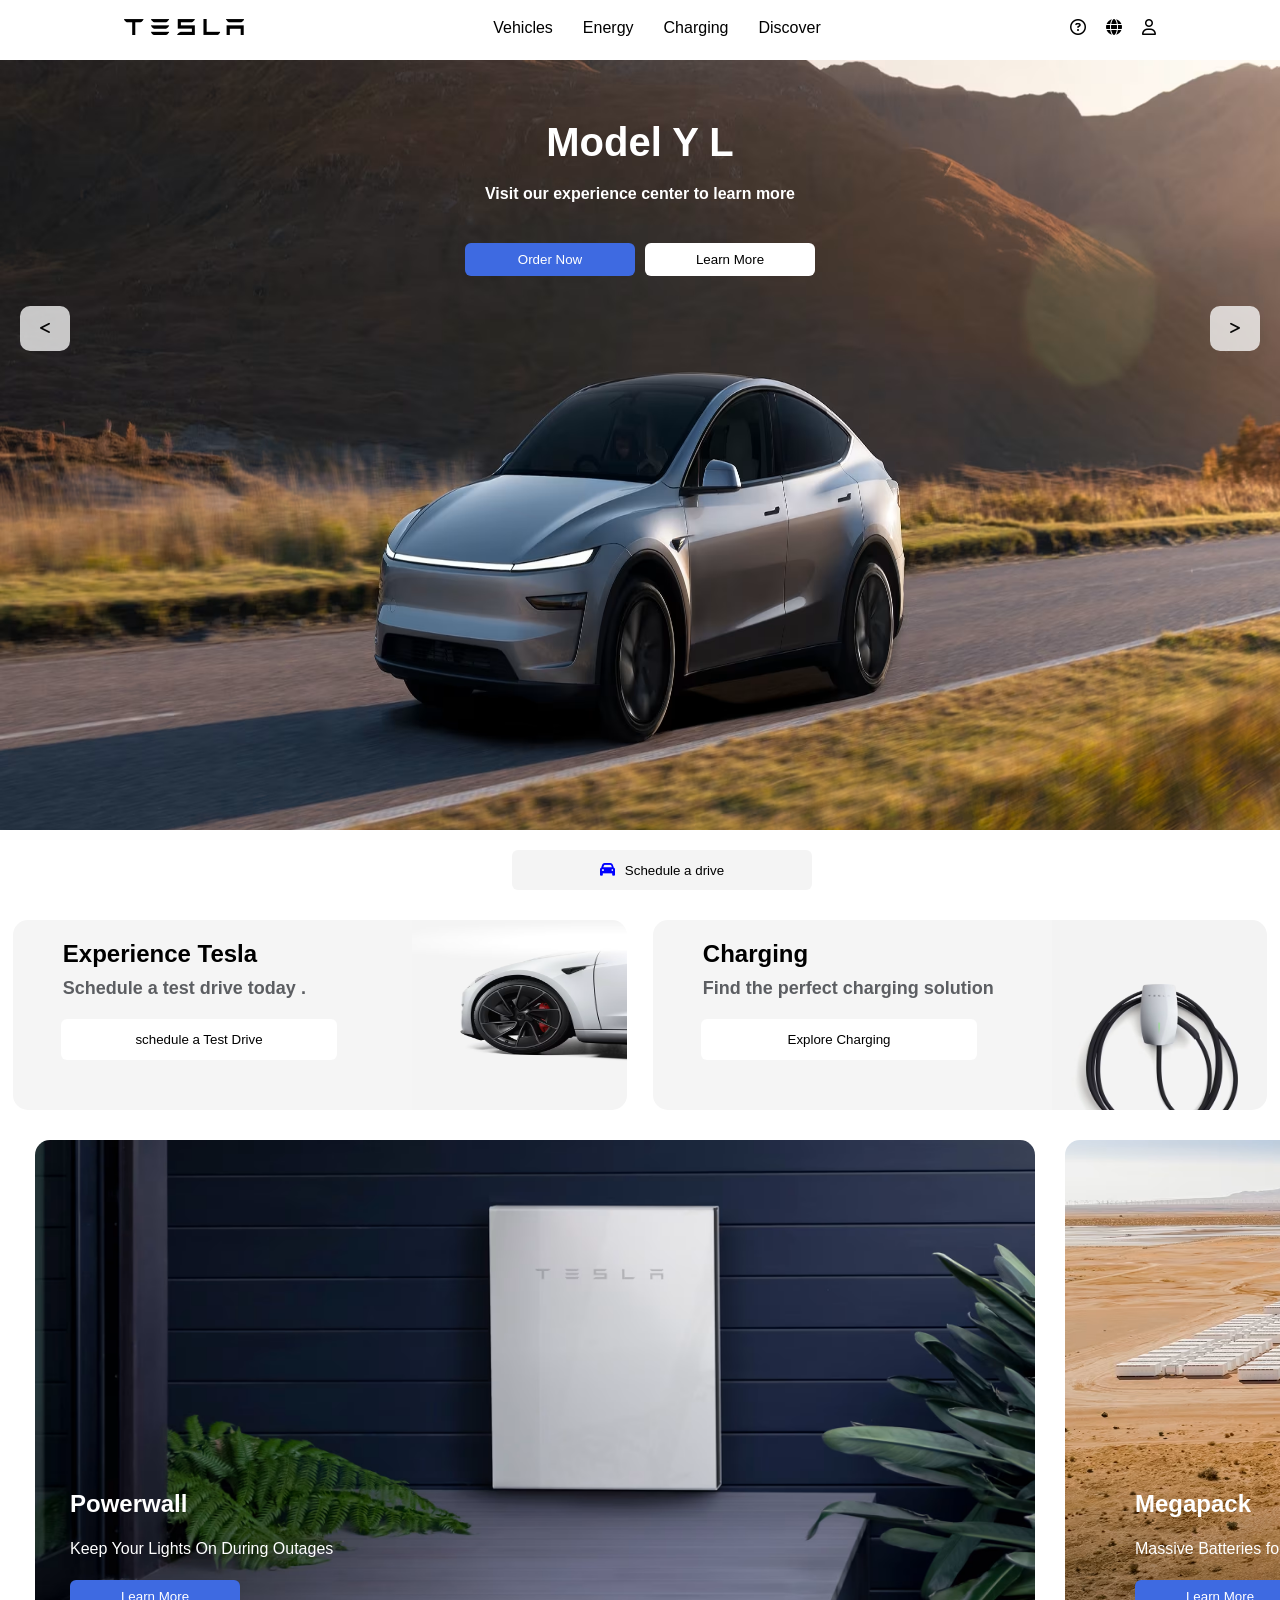
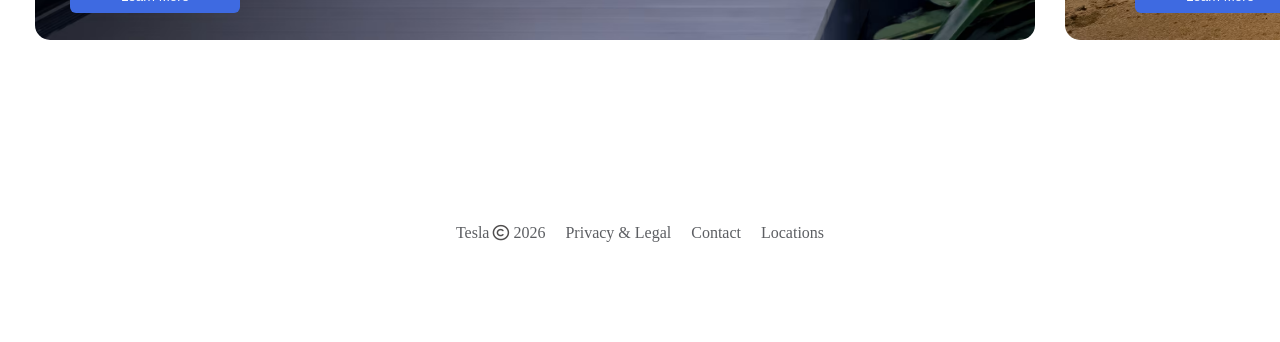
==== index.html @ 279a28a6 "message" ====
<!DOCTYPE html>
<html lang="en">
<head>
    <meta charset="UTF-8">
    <meta name="viewport" content="width=device-width, initial-scale=1.0">
    <title>tesla</title>
    <link rel="stylesheet" href="./index.css">
    <link rel="stylesheet" href="https://cdnjs.cloudflare.com/ajax/libs/font-awesome/6.6.0/css/all.min.css">
    <link rel="icon" type="image/png" href="./539-5390200_tesla-png-clipart-transparent-background-tesla-logo.png"/>
</head>
<body>
    <header>
     <nav class="navbar">
     <div class="logo"><img src="./Tesla-Logo-PNG-Pic.png"></div>

    <ul class="center-menu">
        <li class="dropdown">
            <a class="a" href="#">Vehicles</a>
            <div class="submenu">
            <div class="flex">
            <div class="flexbox">
            <div class="left">
                <img src="./Mega-Menu-Vehicles-Model-Y-2-v2.avif">
                <p>Model Y</p>
                <span class="content"><a href="#">Learn</a></span>
                <span class="content1"><a href="#">Order</a></span>
            <div class="v-line"></div>
            </div>
            <div class="right">
                <p><a href="#">Test Drive</a></p>
                <p><a href="#">We ,Robot</a></p>
                <p><a href="#">Vechile Safety Report</a></p>
                        
            </div>
            </div>
            </div>
            </div>
            </li>
        <li class="dropdown1">
            <a class="a" href="#">Energy</a>
            <div class="submenu1">
            <div class="flex1">
            <div class="flexbox1">
                <img src="./Mega-Menu-Energy-Powerwall-Global.avif">
                <p>Powerwall</p><br>
                <span class="move">Learn</span>
            </div>
            <div class="flexbox2">
                <img src="./Mega-Menu-Energy-Megapack.avif">
                <p>Megapack</p><br>
                <span class="move1">Learn</span>
            </div>
            <div class="v-line1"></div>
            <div class="dec1">
                <p>Utilities</p><br>
                <p>Commercial</p>
            </div>

            </div>
            </div>
            </li>
        <li class="dropdown2">
            <a class="a" href="#">Charging</a>
            <div class="submenu2">
            <div class="flex2">
            <div class="flexbox3">
                <img src="./Mega-Menu-Charging-Charging-Global.avif">
                <p class="move3">Learn</p>
                <p class="pp">Charging</p>
            </div>
            <div class="flexbox4">
                <img src="./Mega-Menu-Charging-Home-Charging.avif">
                <p class="move3">Learn</p>
                <p class="pp">Homecharging</p>
            </div>
            <div class="flexbox5">
                <img src="./Mega-Menu-Charging-Supercharging-APAC.avif">
                <p class="move3">Learn</p>
                <p class="pp"><a href="./charger.html">Supercharging</a></p>
            </div>
            <div class="v-line2"></div>
            <div class="content5">
                <p>Host a supercharger</p>
                <p>Host wall connectors</p>
            </div>
            </div>
            </div>
            </li>
        <li class="dropdown3">
            <a class="a" href="#">Discover</a>
            <div class="submenu3">
            <div class="flex3">
            <div class="flexbox6">
                <h4>Resources</h4>
                <p>Test drive</p>
                <p>Events</p>
                <p>Video Guides</p>
            </div>
            <div class="flexbox7">
                <h4>Location Services</h4>
                <p>Find Us</p>
            </div>
            <div class="flexbox8">
                <h4>Company</h4>
                <a href="./page4.html"><p>About</p></a><br>
                <p>Careers</p>
                <p>Investor Relations</p>
                </div>
                </div>
                </div>
            </li>
            <!-- <li><a href="#">Shop</a></li> -->
        </ul>

        <div class="icon">
            <a href="#"><i class="fa-regular fa-circle-question"></i></a>
            <a href="#"><i class="fa-solid fa-globe"></i></a>
            <a href="./page2.html"><i class="fa-regular fa-user"></i></a>
        </div>
    </nav>
    </header>
    <main>
        <div class="picture">
            <img src="./Homepage-Promo-Model-Y-L-Desktop-AU-NZ.avif" >
            <h1 class="h1">Model Y L</h1>
            <p class="p">Visit our experience center to learn more</p>
            <div class="image2">
            <img src="./Homepage-Promo-Model-Y-Premium-Desktop-RHD-APAC.avif">
            <h1>Model Y </h1>
            <!-- <p>Visit our experience center to learn more</p> -->
            </div>
            <div class="btns">
            <button class="button">Order Now</button>
            <button>Learn More</button>
            </div>
            <div class="icons2">
            <button><i class="fa-solid fa-less-than" style="color: rgb(7, 6, 6);"></i></button>
            <button><i class="fa-solid fa-greater-than" style="color: rgb(8, 8, 8);"></i></button>
            </div>
            </div>
    </main>
    <!-- section-1 -->
    <section>
        <div class="box">
        <div class="box1">
            <h1>Experience Tesla</h1>
            <p>Schedule a test drive today .</p>
            <button>schedule a Test Drive</button>
        </div>
        <div class="box2">
            <h1>Charging</h1>
            <p>Find the perfect charging solution</p>
            <button>Explore Charging</button>
        </div>
        </div>
    </section>
    <!-- section-2 -->
    <section>
        <div class="box3">
        <div class="box4">
        <div class="box5">
            <img src="./Homepage-Card-Powerwall-2-Desktop.avif">
            <h1>Powerwall</h1>
            <p>Keep Your Lights On During Outages</p>
            <button>Learn More</button>
        </div>
        <div class="box6">
            <img src="./Homepage-Card-Megapack-Desktop-v2.avif">
            <h1>Megapack</h1>
            <p>Massive Batteries for Massive Energy Support</p>
            <button>Learn More</button>
        </div>
        </div>
        </div>
    </section>
    <!-- footer -->
    <div class="foot">
        <div>
        <ul>
            <li><a href="#">Tesla <i class="fa-regular fa-copyright" style="color: rgb(80, 78, 78);"></i> 2026</a></li>
            <li><a href="#">Privacy & Legal</a></li>
            <li><a href="#">Contact</a></li>
            <li><a href="#">Locations</a></li>
        </ul>
        </div>
    </div>
    <div class="foot1">
        <div class="foot2">
            <button><a href="./page3.html"><i class="fa-solid fa-car" style="color:blue;margin-right:10px;font-size:15px;"></i>Schedule  a drive</a></button>

    </div>
    </div>
    
</body>
</html>
---- index.css ----
*{
    margin:0;
    padding:0;
    box-sizing:border-box;
    
}
.navbar{
    display: flex;
    justify-content: space-around;
    width: 100%;
    height:60px;
    padding-top: 19px;
    position: fixed;
    background-color:white;
    z-index: 1;
    perspective: 800px;

}
.logo img{
    width:120px;
}
.center-menu{
    display: flex;
    justify-content: space-evenly;
    gap:30px;
    list-style: none;


}
.center-menu a{
    text-decoration: none;
    color: black;
    font-size: 16px;
}
/* vechile hover */
.submenu{
    position: absolute;
    top:60px;
    left:0;
    /* height: 300px; */
    background: white;
    width:100%;
    padding: 20px;
    opacity:0;
    visibility: hidden;
    transform:translateY(-20px);
    transition: 0.4s;
}
.dropdown:hover .submenu{
    opacity:1;
    visibility: visible;
    transform: translateY(0);
}
.submenu img{
    height:200px;
    width:350px;
}
.flex{
    height: 300px;
    width:70%;
    /* background-color: aquamarine; */
    margin:10px auto ;
}
.flexbox{
    display: flex;
    justify-content: space-around;
}
.left{
    margin-left:100px;
}
.content{
    margin-left:100px;
    color: gray;
    text-decoration: underline;
    
}
.left > p{
    padding-bottom: 10px;
    font-size: 20px;
    font-family: "Roboto", sans-serif;
    margin-left: 110px;
    font-weight: bold; 
}
.right > p{
    padding-bottom: 10px;
    font-family: "Universal Sans Text",sans-serif;
    font-size: 14px;
    
    
}
.content1{
    margin-left:7px;
    color: gray;
    text-decoration: underline;
}
.v-line{
    height: 250px;
    width: 1px;
    background-color: grey;
    margin-top: -290px;
    margin-left: 380px;
}
.right{
    padding-right: 150px;
    padding-top: 50px;

}
/* energy hover */
.submenu1{
    position: absolute;
    top:60px;
    left:0;
    /* height: 300px; */
    background: white;
    width:100%;
    padding: 20px;
    opacity:0;
    visibility: hidden;
    transform:translateY(-20px);
    transition: 0.4s;
}
.dropdown1:hover .submenu1{
    opacity:1;
    visibility: visible;
    transform: translateY(0);
}
.flexbox1 > img{
    height:150px;
    width:250px;
    padding-top: 20px;
}
.flexbox2 > img{
    height:150px;
    width:250px;
    padding-top: 20px;
}
.flex1{
    height:300px;
    width:100%;
    display: flex;
    padding-left: 200px;
    gap:20px;
}
.flexbox1 > p{
    margin-left: 100px;
    margin-top: 10px;
    font-weight: bold;
    font-family: "Roboto", sans-serif;
}
.flexbox2 > p{
    margin-left: 120px;
    margin-top: 10px;
    font-weight: bold;
    font-family: "Roboto", sans-serif;
}
.move{
    margin-left: 110px;
    margin-top: 20px;
    color: gray;
    text-decoration: underline;
}
.move1{
    margin-left: 130px;
    margin-top: 20px;
    color: gray;
    text-decoration: underline;
}
.v-line1{
    height: 250px;
    width: 1px;
    background-color: grey;
    margin-left: 65px;
}
.dec1{
    font-family: "Universal Sans Text",sans-serif;
    font-size: 14px;
}

/* charging hover */
.submenu2{
    position: absolute;
    top:60px;
    left:0;
    /* height: 300px; */
    background: white;
    width:100%;
    padding: 20px;
    opacity:0;
    visibility: hidden;
    transform:translateY(-20px);
    transition: 0.4s;
}
.dropdown2:hover .submenu2{
    opacity:1;
    visibility: visible;
    transform: translateY(0);
}
.flexbox3 > img{
    height:200px;
    width:200px;
}
.flexbox4 > img{
    height:200px;
    width:300px;
}
.flexbox5 > img{
    height:200px;
    width:300px;
}
.flex2{
    height:300px;
    width:100%;
    display: flex;
    padding-left: 100px;
    gap:10px;
}
.v-line2{
    height: 250px;
    width: 1px;
    background-color: grey;
    margin-right: 65px;
}
.content5{
    padding-left: 50px;
}
.content5 > p{
    padding-top: 15px;
    font-family: "Universal Sans Text",sans-serif;
    font-size: 14px;
    
}
.move3{
    margin-left: 130px;
    margin-top: 20px;
    color: gray;
    text-decoration: underline;
    
}
/* discover hover */
.submenu3{
    position: absolute;
    top:60px;
    left:0;
    /* height: 300px; */
    background: white;
    width:100%;
    padding: 20px;
    opacity:0;
    visibility: hidden;
    transform:translateY(-20px);
    transition: 0.4s;
}
.dropdown3:hover .submenu3{
    opacity:1;
    visibility: visible;
    transform: translateY(0);
}
.flex3{
    display: flex;
    height:230px;
    width:100%;
    justify-content: space-evenly;
    padding-top: 30px;
}
.a{
    font-family: "Universal Sans Text",sans-serif;
    font-size: 14px;
}
.a:hover{
    background-color: #f4f4f4;
    padding: 7px;
    border-radius: 10px;
}
.flexbox6 > h4,.flexbox7 > h4,.flexbox8 > h4{
    color: gray;
    padding-bottom: 10px;
}
.flexbox6 > p,.flexbox7 > p,.flexbox8 > p{
    padding-bottom: 10px;
}
/* hover finish */
.icon{
    display: flex;
    gap:20px;
    margin-bottom: 50px;
}
.icon > a{
    color: black;
}
.picture{
    height: 100vh;
    width:100%;
    position: relative;
    overflow: hidden;
}
.picture > img,.image2 > img{
    position: absolute;
    height:90%;
    width:100%;
    top:60px;
    backface-visibility: hidden;
    z-index: -1;
    
}
.image2 h1{
    position: absolute;
    top: 120px;
    left: 50%;
    transform: translateX(-50%);
    width: 100%;
    text-align: center;
    padding:0px;
    font-size: 40px;
    opacity: 0;
    color: white;
    animation: showtext 8s infinite;
}
.h1{
    text-align: center;
    padding-top:120px;
    font-size: 40px;
    color: white;
    font-family: "Universal Sans Display",sans-serif;

}
.p{
    text-align: center;
    padding-top: 20px;
    font-weight: bold;
    font-size: 16px;
    font-family: "Universal Sans Display",sans-serif;

    color: white;
}
.button{
    padding: 9px;
    width:170px;
    background-color: #3e6ae1;
    border: none;
    color: white;
    margin-top: 20px;
    border-radius: 6px;
}
button{
    padding: 9px;
    width:170px;
    border: none;
    background-color:white;
    border-radius: 6px;
    margin-top: 20px;
}
.btns{
    display: flex;
    justify-content: center;
    align-items: center;
    gap: 10px;
    margin-top: 20px;
}
.icons2{
    display: flex;
    /* justify-content: space-around; */
    justify-content: space-between;
    gap: 0;
    padding: 0 20px;
    margin-top: 10px;
    /* gap: 950px; */
}
.icons2 button{
    background-color: #ffffffbf;
    width:50px;
    padding: 15px;
    border-radius: 10px;
}
/* animation */
.image2 img{
    animation: fadein 5s infinite;
}
@keyframes fadein{
    0%,41%{
        opacity: 0;
    }
    50%,100%{
        opacity: 1;
    }
}
.h1{
    animation:hidetext 5s infinite;
}
.image2 h1{
    opacity:0;
    animation: showtext 5s infinite;
}
@keyframes hidetext{
    0%,40%{
        opacity:1;
    }
    50%,100%{
        opacity:0;
    }
}
@keyframes showtext{
    0%,40%{
        opacity:0;
    }
    50%,100%{
        opacity:1;
    }
}
/* animation close */
.box{
    display: flex;
    justify-content: space-around;
}
.box1{
    height:190px;
    /* width:600px; */
    width: 48%;
    background-color:whitesmoke;
    border-radius: 15px;
    margin-top: 20px;
    background-image: url(./Homepage-Grid-Test-Drive-Global.avif);
    background-size: 35% 100%;
    background-repeat: no-repeat;
    background-position: right;
}
.box2{
    height:190px;
    /* width:600px; */
    width: 48%;
    background-color: whitesmoke;
    border-radius: 15px;
    margin-top: 20px;
    background-image: url(./Homepage-Grid-Charging.avif);
    background-size: 35% 100%;
    background-repeat: no-repeat;
    background-position: right;
}
.box1 > h1,.box2 > h1{
    margin-left:50px;
    margin-top: 20px;
    font-family: "Universal Sans Display",sans-serif;

}
.box1 > p,.box2 > p{
    margin-left:50px;
    margin-top: 10px;
    font-weight: bold;
    font-size: 18px;
    color:#5c5e62;
    font-family: "Universal Sans Display",sans-serif;

}
.box1 > img{
    height:100px;
    width:100px;
}
.box1 > button,.box2 > button{
    padding: 13px;
    width:45%;
    margin-left:48px;
    background-color:#ffffff;
    font-family: "Universal Sans Display",sans-serif;

}
.box3{
    /* height:auto; */
    width: 100%;
    margin-top: 30px;
    overflow-x:  scroll;
    scrollbar-width: none;

}
.box4{
    display: flex;
    justify-content: space-between;
    gap:30px;


}
.box5 > img{
    height:500px;
    /* width:1000px; */
    width: 90vw;
    max-width: 1000px;
    margin-left: 35px;
    border-radius: 15px;
}
.box6 > img{
    height:500px;
    /* width:1000px; */
    width: 90vw;
    max-width: 1000px;
    border-radius: 15px;
}

.box5,.box6{
    position: relative;
}
.box5 h1,.box5 p,.box5 button,
.box6 h1,.box6 p,.box6 button{
    position: absolute;
    left:70px;
    color: white;
}
.box5 h1,.box6 h1{
    top:350px;
    font-family: "Roboto", sans-serif;
}
.box5 p,.box6 p{
    top:400px;
    font-family: "Roboto", sans-serif;
}
.box5 button,.box6 button{
    top:420px;
    padding: 9px;
    width:170px;
    background-color: #3e6ae1;
    border: none;
}
.foot{
    display: flex;
    justify-content: center;
    padding-top: 180px;
    margin-bottom: 100px;
}
li > a{
    text-decoration:none;  
    color: #5c5e62; 
}

.foot ul{
    display: flex;
    gap:20px;
    list-style: none;
}
.foot1{
    height:70px;
    width:100%;
    position: fixed;
    background-color:#ffffff;
    bottom:0;
    left:0;
    z-index: 1000;
}
.foot2 > button{
    padding:12px;
    /* width:20%; */
    width: 300px;
    margin-left: 40%;
    /* margin-left: 550px; */
    background-color: #f4f4f4;
}
.foot2 > button:focus{
    border:2px solid;
}
.foot2 a{
    text-decoration: none;
    color: black;
    font-family: "Universal Sans Display",sans-serif;

}
img{
    max-width: 100%;
    height: auto;
}
.pp{
    font-family: "Universal Sans Text",sans-serif;
    margin-left: 100px;
    padding-top: 20px;
    color: black;
}


/* 
   MOBILE PORTRAIT
   max-width:575.98px
 */
@media (max-width:575.98px){

    .center-menu,
    .submenu,
    .submenu1,
    .submenu2,
    .submenu3{
        display:none;
    }

    .navbar{
        justify-content:space-between;
        padding:15px;
    }

    .logo img{
        width:90px;
    }

    .picture > img,
    .image2 > img{
        height:100vh;
        object-fit:cover;
    }

    .h1,
    .image2 h1{
        font-size:28px;
        left:50%;
        transform:translateX(-50%);
        width:100%;
    }

    .btns{
        flex-direction:column;
        padding:0 15px;
    }

    .btns button,
    .button{
        width:100%;
    }

    .icons2{
        justify-content:space-between;
        gap:0;
        padding:0 15px;
    }

    .box{
        flex-direction:column;
        align-items:center;
    }

    .box1,
    .box2{
        width:95%;
    }

    .box5 img,
    .box6 img{
        width:95vw;
        height:250px;
        margin-left:0;
    }

    .foot2 > button{
        width:90%;
        margin-left:20px;
    }
    .h1{
    margin-left: 240px;    
    }
}

/*
   MOBILE LANDSCAPE
    576px - 767.98px*/
@media (min-width:576px) and (max-width:767.98px){

    .center-menu{
        gap:20px;
        font-size:14px;
    }

    .logo img{
        width:100px;
    }

    .box{
        flex-direction:column;
        align-items:center;
    }

    .box1,
    .box2{
        width:90%;
    }

    .box5 img,
    .box6 img{
        width:95vw;
        height:350px;
        margin-left:0;
    }

    .foot2 > button{
        width:70%;
        margin-left:0;
    }

    .foot2{
        display:flex;
        justify-content:center;
    }

    .icons2{
        gap:0;
        justify-content:space-between;
        padding:0 20px;
    }
}

/* 
   TABLETS
   768px - 991.98px
*/
@media (min-width:768px) and (max-width:991.98px){

    .center-menu{
        gap:20px;
    }

    .logo img{
        width:110px;
    }

    .box{
        flex-direction:column;
        align-items:center;
    }

    .box1,
    .box2{
        width:90%;
    }

    .box5 img,
    .box6 img{
        width:90vw;
        height:400px;
        margin-left:0;
    }

    .foot2{
        display:flex;
        justify-content:center;
    }

    .foot2 > button{
        width:50%;
        margin-left:0;
    }

    .icons2{
        gap:0;
        justify-content:space-between;
        padding:0 40px;
    }
}

/* 
   LAPTOPS & DESKTOPS
   992px - 1199.98px
*/
@media (min-width:992px) and (max-width:1199.98px){

    .center-menu{
        gap:30px;
    }

    .box1,
    .box2{
        width:470px;
    }

    .box5 img,
    .box6 img{
        width:850px;
        height:450px;
    }

    .icons2{
        gap:700px;
    }

    .foot2 > button{
        margin-left:350px;
        width:30%;
    }
}
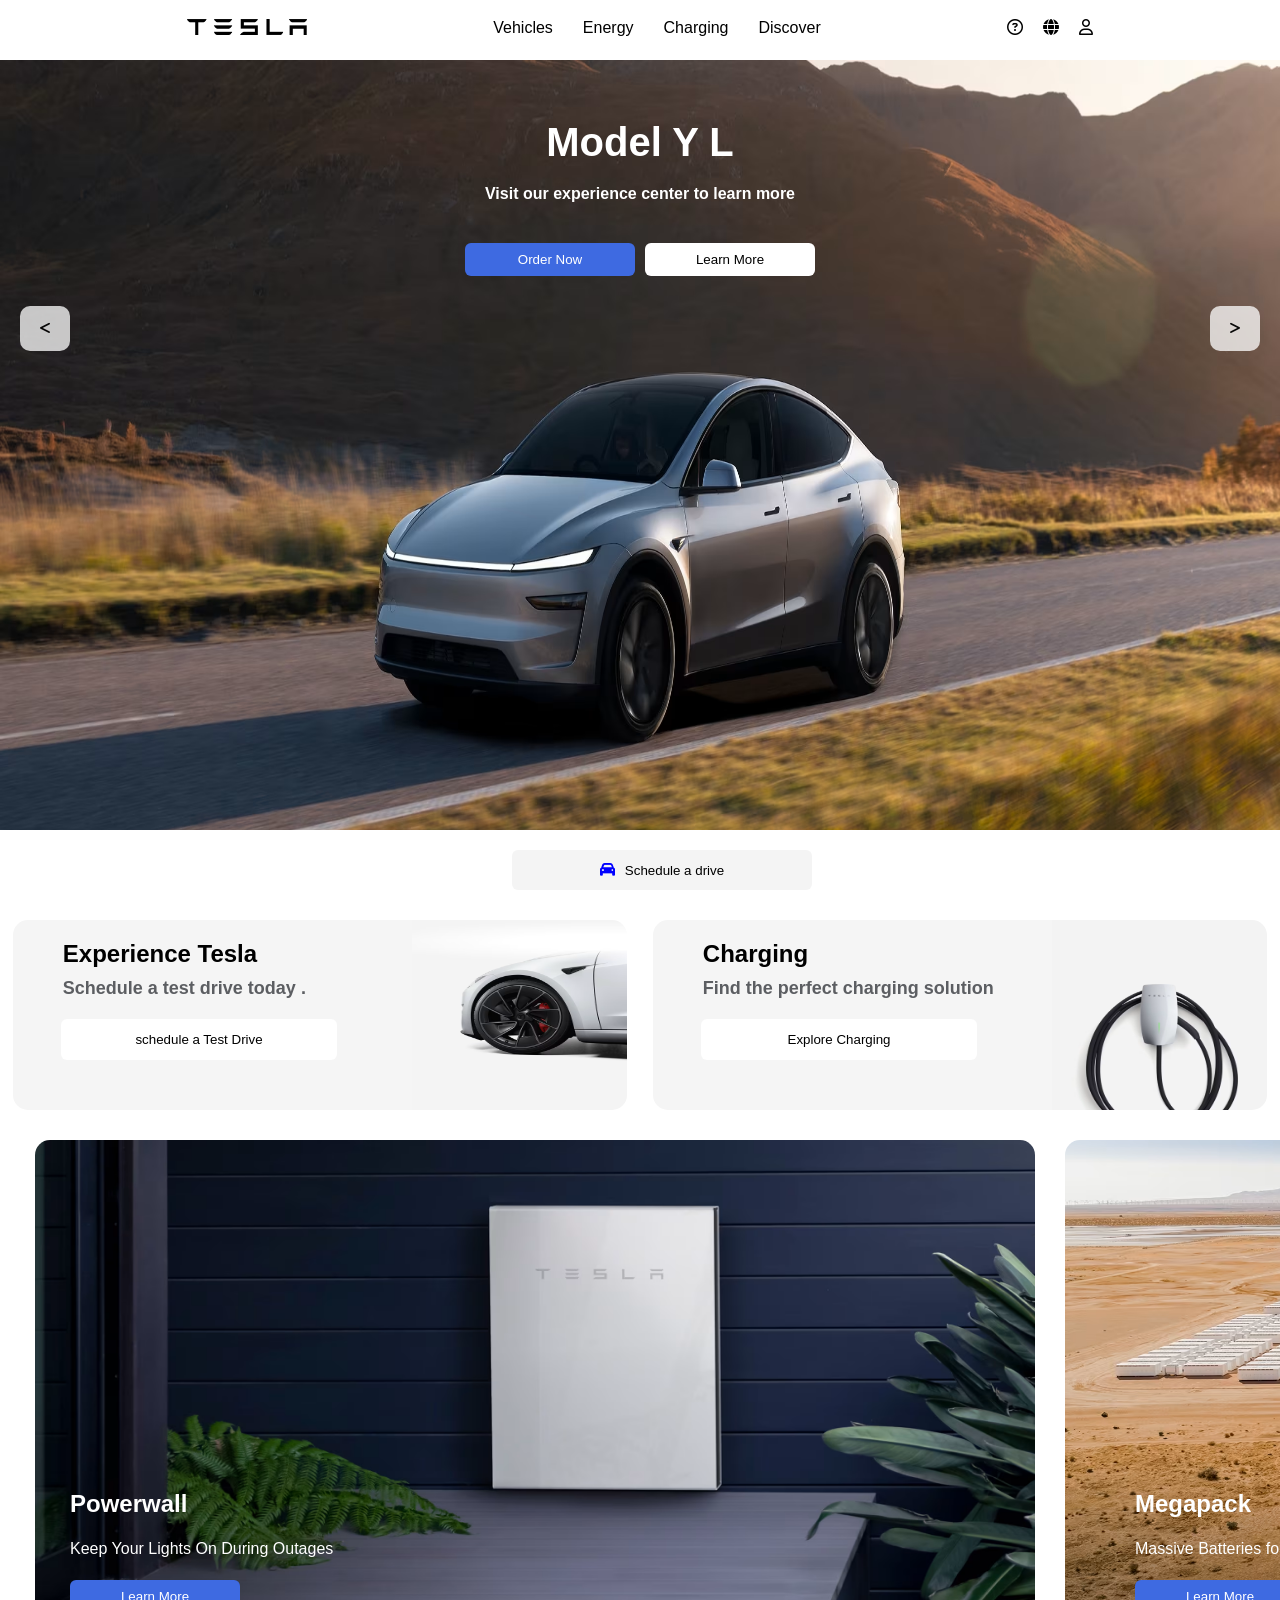
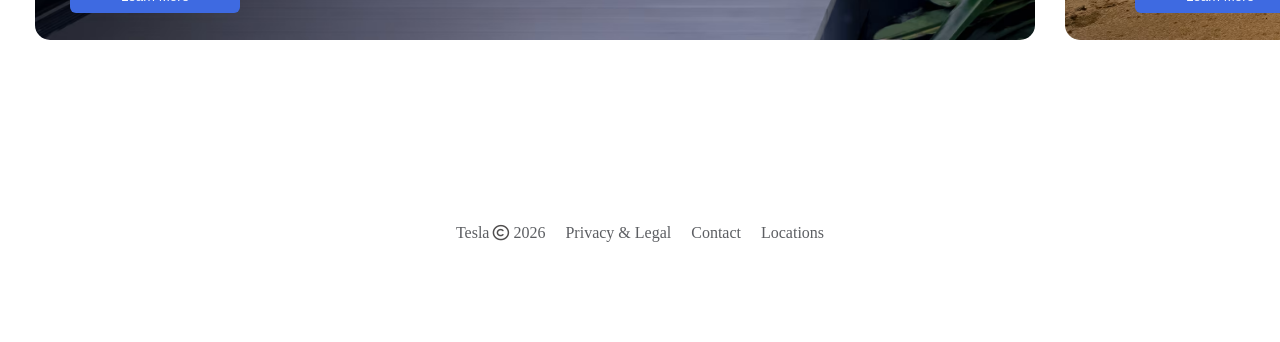
==== commit 0fee13e8: "changes" ====
--- a/index.html
+++ b/index.html
@@ -111,12 +111,30 @@
             </li>
             <!-- <li><a href="#">Shop</a></li> -->
         </ul>
+        
 
         <div class="icon">
             <a href="#"><i class="fa-regular fa-circle-question"></i></a>
             <a href="#"><i class="fa-solid fa-globe"></i></a>
             <a href="./page2.html"><i class="fa-regular fa-user"></i></a>
         </div>
+         <input type="checkbox" id="menu-toggle">
+        <label for="menu-toggle" class="menu-icon"> &#9776;
+        </label>
+
+        <div class="mobile-menu">
+
+        <label for="menu-toggle" class="close-btn">&times;</label>
+
+        <a href="#">Vehicles</a>
+        <a href="./page3.html">Schedule a Test Drive</a>
+        <a href="./charger.html">Charging</a>
+        <a href="./page4.html">Discover</a>
+        <a href="./page2.html">Sign Up</a>
+
+        </div>
+         <!-- complte -->
+      
     </nav>
     </header>
     <main>
--- a/index.css
+++ b/index.css
@@ -6,7 +6,7 @@
 }
 .navbar{
     display: flex;
-    justify-content: space-around;
+    justify-content: space-evenly;
     width: 100%;
     height:60px;
     padding-top: 19px;
@@ -24,8 +24,6 @@
     justify-content: space-evenly;
     gap:30px;
     list-style: none;
-
-
 }
 .center-menu a{
     text-decoration: none;
@@ -514,8 +512,8 @@
     top:420px;
     padding: 9px;
     width:170px;
+    border: none;
     background-color: #3e6ae1;
-    border: none;
 }
 .foot{
     display: flex;
@@ -569,6 +567,56 @@
     padding-top: 20px;
     color: black;
 }
+#menu{
+    display:none;
+}
+
+.menu-btn{
+    display:none;
+    font-size:30px;
+    cursor:pointer;
+}
+
+#menu-toggle{
+    display:none;
+}
+
+.menu-icon{
+    display:none;
+    font-size:30px;
+    cursor:pointer;
+}
+
+.mobile-menu{
+    position:fixed;
+    top:0;
+    right:-100%;
+    width:280px;
+    height:100vh;
+    background:#fff;
+    transition:.4s;
+    padding:25px;
+    z-index:9999;
+}
+
+.mobile-menu a{
+    display:block;
+    text-decoration:none;
+    color:black;
+    font-size:18px;
+    margin:25px 0;
+}
+
+.close-btn{
+    font-size:35px;
+    cursor:pointer;
+    display:block;
+    text-align:right;
+}
+
+#menu-toggle:checked ~ .mobile-menu{
+    right:0;
+}
 
 
 /* 
@@ -577,12 +625,19 @@
  */
 @media (max-width:575.98px){
 
+    .menu-icon{
+    display:block;
+    }   
+
     .center-menu,
-    .submenu,
-    .submenu1,
-    .submenu2,
-    .submenu3{
-        display:none;
+    .icon{
+    display:none;
+    }
+
+    .navbar{
+    display:flex;
+    justify-content:space-between;
+    align-items:center;
     }
 
     .navbar{
@@ -623,7 +678,7 @@
         gap:0;
         padding:0 15px;
     }
-
+    
     .box{
         flex-direction:column;
         align-items:center;
@@ -640,6 +695,30 @@
         height:250px;
         margin-left:0;
     }
+   .box5,.box6{
+    position: relative;
+    }
+    .box5 h1,.box5 p,.box5 button,
+    .box6 h1,.box6 p,.box6 button{
+    position: absolute;
+    left:40px;
+    color: white;
+    }
+    .box5 h1,.box6 h1{
+    top:120px;
+    font-family: "Roboto", sans-serif;
+    }
+    .box5 p,.box6 p{
+    top:165px;
+    font-family: "Roboto", sans-serif;
+    }
+    .box5 button,.box6 button{
+    top:180px;
+    padding: 9px;
+    width:170px;
+    border: none;
+    }
+   
 
     .foot2 > button{
         width:90%;
@@ -696,6 +775,30 @@
         justify-content:space-between;
         padding:0 20px;
     }
+    .box5,.box6{
+    position: relative;
+    }
+    .box5 h1,.box5 p,.box5 button,
+    .box6 h1,.box6 p,.box6 button{
+    position: absolute;
+    left:70px;
+    color: white;
+    }
+    .box5 h1,.box6 h1{
+    top:180px;
+    font-family: "Roboto", sans-serif;
+    }
+    .box5 p,.box6 p{
+    top:230px;
+    font-family: "Roboto", sans-serif;
+    }
+    .box5 button,.box6 button{
+    top:250px;
+    padding: 9px;
+    width:170px;
+    border: none;
+    }
+    
 }
 
 /* 
@@ -744,6 +847,29 @@
         justify-content:space-between;
         padding:0 40px;
     }
+    .box5,.box6{
+    position: relative;
+    }
+    .box5 h1,.box5 p,.box5 button,
+    .box6 h1,.box6 p,.box6 button{
+    position: absolute;
+    left:70px;
+    color: white;
+    }
+    .box5 h1,.box6 h1{
+    top:220px;
+    font-family: "Roboto", sans-serif;
+    }
+    .box5 p,.box6 p{
+    top:280px;
+    font-family: "Roboto", sans-serif;
+    }
+    .box5 button,.box6 button{
+    top:300px;
+    padding: 9px;
+    width:170px;
+    border: none;
+    }
 }
 
 /* 
